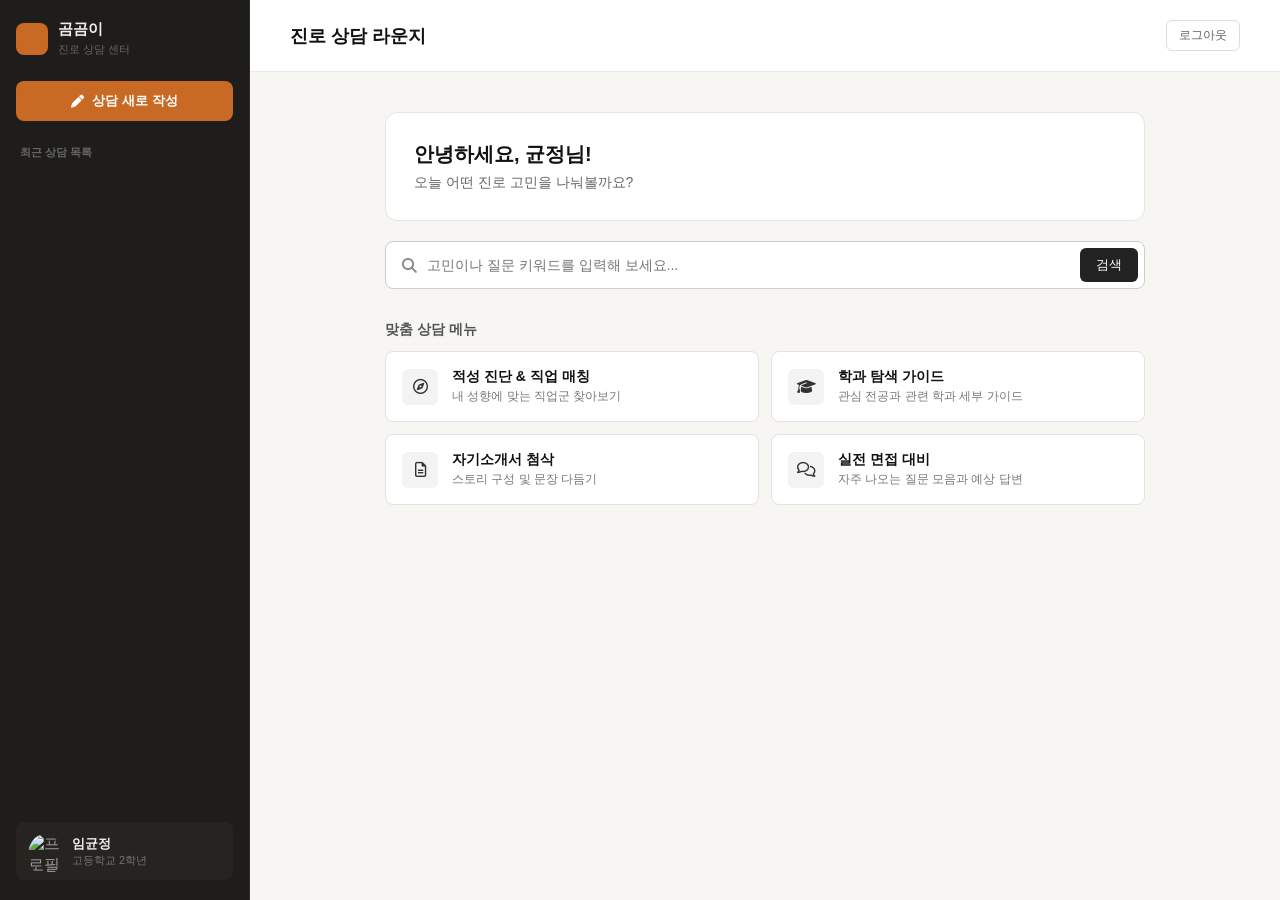
==== src/frontend/html/index.html @ 3e458a4c "feat: 프론트 화면 이전" ====
<!DOCTYPE html>
<html lang="ko">
<head>
  <meta charset="UTF-8">
  <meta name="viewport" content="width=device-width, initial-scale=1.0">
  <title>곰곰이 진로 라운지</title>
  <link rel="stylesheet" href="https://cdnjs.cloudflare.com/ajax/libs/font-awesome/6.4.0/css/all.min.css">
  <link rel="stylesheet" href="../css/style.css">
</head>
<body>
  <div class="app-container">
    <aside class="sidebar">
      <div class="sidebar-header">
        <div class="logo-icon"></div>
        <div class="logo-text">
          <h2>곰곰이</h2>
          <span>진로 상담 센터</span>
        </div>
      </div>

      <button class="new-chat-btn" id="new-chat-btn">
        <i class="fa-solid fa-pen"></i> 상담 새로 작성
      </button>

      <div class="chat-history">
        <div class="history-group">
          <span class="group-title">최근 상담 목록</span>
          <ul id="chat-list"></ul>
        </div>
      </div>

      <div class="user-profile">
        <div class="avatar-wrapper">
          <img src="https://www.bing.com/images/search?view=detailV2&ccid=Ej2uV6Xw&id=03AC70B859B37773B9CB1A78CC7983CFFF655C60&thid=OIP.Ej2uV6Xw-vcLtCDl2vVM-wHaNL&mediaurl=https%3a%2f%2fi.pinimg.com%2foriginals%2f9f%2fbc%2ff7%2f9fbcf73a3ac68a3d8db7bb778f239bf0.jpg&exph=1309&expw=736&q=%ea%b3%b0%eb%8f%84%eb%a7%81+%ed%91%b8&FORM=IRPRST&ck=24375E175C6AFD081C4CF4F6DC33D9BE&selectedIndex=0&itb=0" alt="프로필">
        </div>
        <div class="user-info">
          <div class="name" id="user-name">임균정</div>
          <div class="desc" id="user-desc">고등학교 2학년</div>
        </div>
      </div>
    </aside>

    <main class="main-content">
      <header class="top-header">
        <div class="header-title">
          <h1>진로 상담 라운지</h1>
        </div>
        <button class="logout-btn" id="logout-btn">로그아웃</button>
      </header>

      <section class="welcome-section">
        <div class="main-banner">
          <div class="banner-text">
            <h2 id="welcome-title">안녕하세요, 균정님! </h2>
            <p id="response-text">오늘 어떤 진로 고민을 나눠볼까요?</p>
          </div>
        </div>

        
        <div id="chat-messages" class="chat-messages" style="display: none;"></div>

        <div class="search-section">
          <div class="input-box">
            <i class="fa-solid fa-magnifying-glass search-icon"></i>
            <input type="text" id="chat-input" placeholder="고민이나 질문 키워드를 입력해 보세요...">
            <button class="send-btn" id="send-btn">검색</button>
          </div>
        </div>

        <div class="recommend-wrapper" id="recommend-wrapper">
          <div class="section-title">
            <h3>맞춤 상담 메뉴</h3>
          </div>

          <div class="card-grid" id="card-grid">
            <div class="recommend-card">
              <div class="card-icon"><i class="fa-regular fa-compass"></i></div>
              <div class="card-text">
                <h3>적성 진단 & 직업 매칭</h3>
                <p>내 성향에 맞는 직업군 찾아보기</p>
              </div>
            </div>

            <div class="recommend-card">
              <div class="card-icon"><i class="fa-solid fa-graduation-cap"></i></div>
              <div class="card-text">
                <h3>학과 탐색 가이드</h3>
                <p>관심 전공과 관련 학과 세부 가이드</p>
              </div>
            </div>

            <div class="recommend-card">
              <div class="card-icon"><i class="fa-regular fa-file-lines"></i></div>
              <div class="card-text">
                <h3>자기소개서 첨삭</h3>
                <p>스토리 구성 및 문장 다듬기</p>
              </div>
            </div>

            <div class="recommend-card">
              <div class="card-icon"><i class="fa-regular fa-comments"></i></div>
              <div class="card-text">
                <h3>실전 면접 대비</h3>
                <p>자주 나오는 질문 모음과 예상 답변</p>
              </div>
            </div>
          </div>
        </div>
      </section>
    </main>
  </div>

  <script src="../js/app.js"></script>
</body>
</html>
---- src/frontend/css/style.css ----
* {
  margin: 0;
  padding: 0;
  box-sizing: border-box;
  font-family: -apple-system, BlinkMacSystemFont, "Pretendard", "Segoe UI", Roboto, sans-serif;
}

body {
  background-color: #2b2825;
  color: #222;
  height: 100vh;
  display: flex;
}
  
.app-container {
  display: flex;
  width: 100%;
  height: 100vh;
}

.sidebar {
  width: 250px;
  background-color: #1f1d1b;
  color: #999;
  display: flex;
  flex-direction: column;
  padding: 20px 16px;
  border-right: 1px solid #2d2a27;
}

.sidebar-header {
  display: flex;
  align-items: center;
  gap: 10px;
  margin-bottom: 24px;
}

.logo-icon {
  width: 32px;
  height: 32px;
  background-color: #c86a24;
  border-radius: 8px;
  display: flex;
  align-items: center;
  justify-content: center;
  font-size: 18px;
}

.logo-text h2 {
  color: #eee;
  font-size: 15px;
  font-weight: 700;
}

.logo-text span {
  font-size: 11px;
  color: #666;
}

.new-chat-btn {
  width: 100%;
  padding: 11px;
  border: none;
  background-color: #c86a24;
  color: #fff;
  border-radius: 8px;
  font-size: 13px;
  font-weight: 600;
  cursor: pointer;
  display: flex;
  align-items: center;
  justify-content: center;
  gap: 8px;
  margin-bottom: 24px;
}

.new-chat-btn:hover {
  background-color: #b35c1d;
}

.chat-history {
  flex: 1;
  overflow-y: auto;
}

.history-group {
  margin-bottom: 20px;
}

.group-title {
  font-size: 11px;
  color: #666;
  display: block;
  margin-bottom: 10px;
  padding-left: 4px;
  font-weight: 600;
}

.history-group ul {
  list-style: none;
}

.history-group li {
  display: flex;
  align-items: center;
  gap: 10px;
  padding: 10px;
  border-radius: 6px;
  font-size: 13px;
  color: #aaa;
  cursor: pointer;
}

.history-group li:hover {
  background-color: #2a2724;
  color: #fff;
}

.history-group li.active {
  background-color: #2a2724;
  color: #fff;
  font-weight: 500;
}

.chat-title {
  flex: 1;
  white-space: nowrap;
  overflow: hidden;
  text-overflow: ellipsis;
}

.user-profile {
  display: flex;
  align-items: center;
  gap: 10px;
  padding: 12px;
  background-color: #262320;
  border-radius: 8px;
  margin-top: auto;
}

.avatar-wrapper {
  width: 34px;
  height: 34px;
}

.avatar-wrapper img {
  width: 100%;
  height: 100%;
  border-radius: 50%;
  object-fit: cover;
}

.user-info .name {
  color: #eee;
  font-size: 13px;
  font-weight: 600;
}

.user-info .desc {
  color: #777;
  font-size: 11px;
}

.main-content {
  flex: 1;
  background-color: #f7f6f3;
  display: flex;
  flex-direction: column;
  overflow-y: auto;
}

.top-header {
  display: flex;
  justify-content: space-between;
  align-items: center;
  padding: 20px 40px;
  background-color: #fff;
  border-bottom: 1px solid #eaeaea;
}

.header-title h1 {
  font-size: 18px;
  color: #111;
  font-weight: 700;
}

.logout-btn {
  background-color: transparent;
  border: 1px solid #ddd;
  padding: 6px 12px;
  border-radius: 6px;
  font-size: 12px;
  color: #666;
  cursor: pointer;
}

.welcome-section {
  max-width: 800px;
  width: 100%;
  margin: 0 auto;
  padding: 40px 20px;
}

.main-banner {
  background-color: #fff;
  border: 1px solid #e5e5e5;
  border-radius: 12px;
  padding: 28px;
  margin-bottom: 20px;
}

.banner-text h2 {
  font-size: 20px;
  color: #111;
  margin-bottom: 6px;
}

.banner-text p {
  font-size: 14px;
  color: #666;
}

.search-section {
  margin-bottom: 32px;
}

.input-box {
  width: 100%;
  background-color: #fff;
  border: 1px solid #ccc;
  border-radius: 8px;
  padding: 6px 6px 6px 16px;
  display: flex;
  align-items: center;
  gap: 10px;
}

.search-icon {
  color: #888;
  font-size: 15px;
}

.input-box input {
  flex: 1;
  border: none;
  outline: none;
  font-size: 14px;
  color: #222;
  background: transparent;
}

.send-btn {
  padding: 8px 16px;
  background-color: #222;
  color: #fff;
  border: none;
  border-radius: 6px;
  cursor: pointer;
  font-size: 13px;
  font-weight: 500;
}

.section-title {
  margin-bottom: 12px;
}

.section-title h3 {
  font-size: 14px;
  color: #555;
  font-weight: 600;
}

.card-grid {
  display: grid;
  grid-template-columns: repeat(2, 1fr);
  gap: 12px;
}

.recommend-card {
  background-color: #fff;
  border: 1px solid #e2e2e2;
  border-radius: 8px;
  padding: 16px;
  display: flex;
  align-items: center;
  gap: 14px;
  cursor: pointer;
}

.recommend-card:hover {
  border-color: #b35c1d;
}

.card-icon {
  width: 36px;
  height: 36px;
  background-color: #f3f3f3;
  color: #333;
  border-radius: 6px;
  display: flex;
  align-items: center;
  justify-content: center;
  font-size: 15px;
  flex-shrink: 0;
}

.card-text h3 {
  font-size: 14px;
  color: #111;
  margin-bottom: 2px;
  font-weight: 600;
}

.card-text p {
  font-size: 12px;
  color: #777;
}
/* 대화 상자 영역 */
.chat-messages {
  width: 100%;
  max-height: 400px;
  overflow-y: auto;
  display: flex;
  flex-direction: column;
  gap: 12px;
  margin-bottom: 20px;
  padding: 10px;
}

/* 질문과 답변 말풍선 공통 */
.message-bubble {
  max-width: 70%;
  padding: 12px 16px;
  border-radius: 12px;
  font-size: 14px;
  line-height: 1.5;
  word-break: break-word;
}

/* 내 질문 (오른쪽 정렬, 어두운 배경) */
.message-bubble.user {
  align-self: flex-end;
  background-color: #222;
  color: #fff;
  border-bottom-right-radius: 2px;
}

/* AI 대답 (왼쪽 정렬, 흰색 배경) */
.message-bubble.ai {
  align-self: flex-start;
  background-color: #ffffff;
  color: #222;
  border: 1px solid #e2e2e2;
  border-bottom-left-radius: 2px;
}
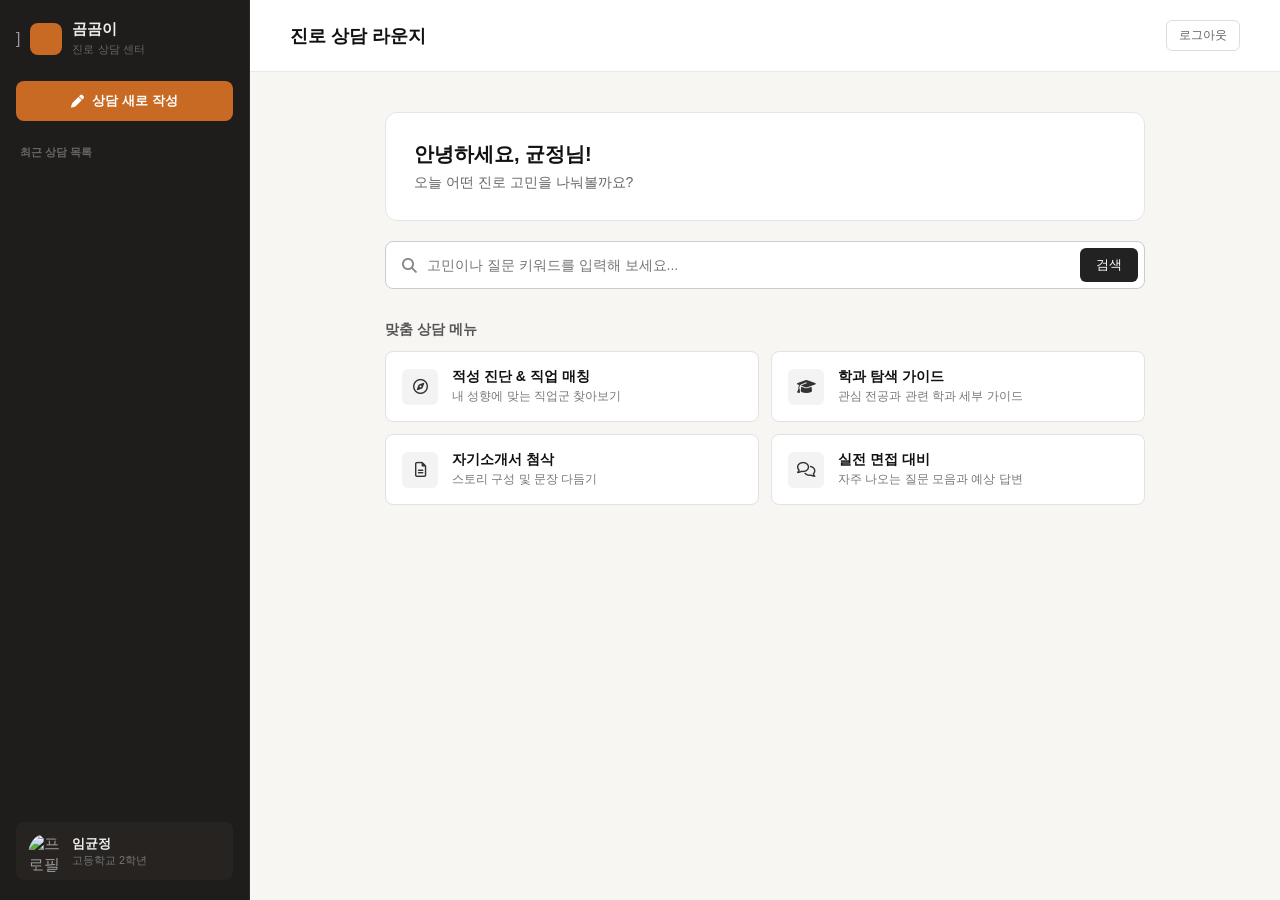
==== commit 958403ac: "로그인 api 연결" ====
--- a/src/frontend/html/index.html
+++ b/src/frontend/html/index.html
@@ -10,7 +10,7 @@
 <body>
   <div class="app-container">
     <aside class="sidebar">
-      <div class="sidebar-header">
+      <div class="sidebar-header">]
         <div class="logo-icon"></div>
         <div class="logo-text">
           <h2>곰곰이</h2>
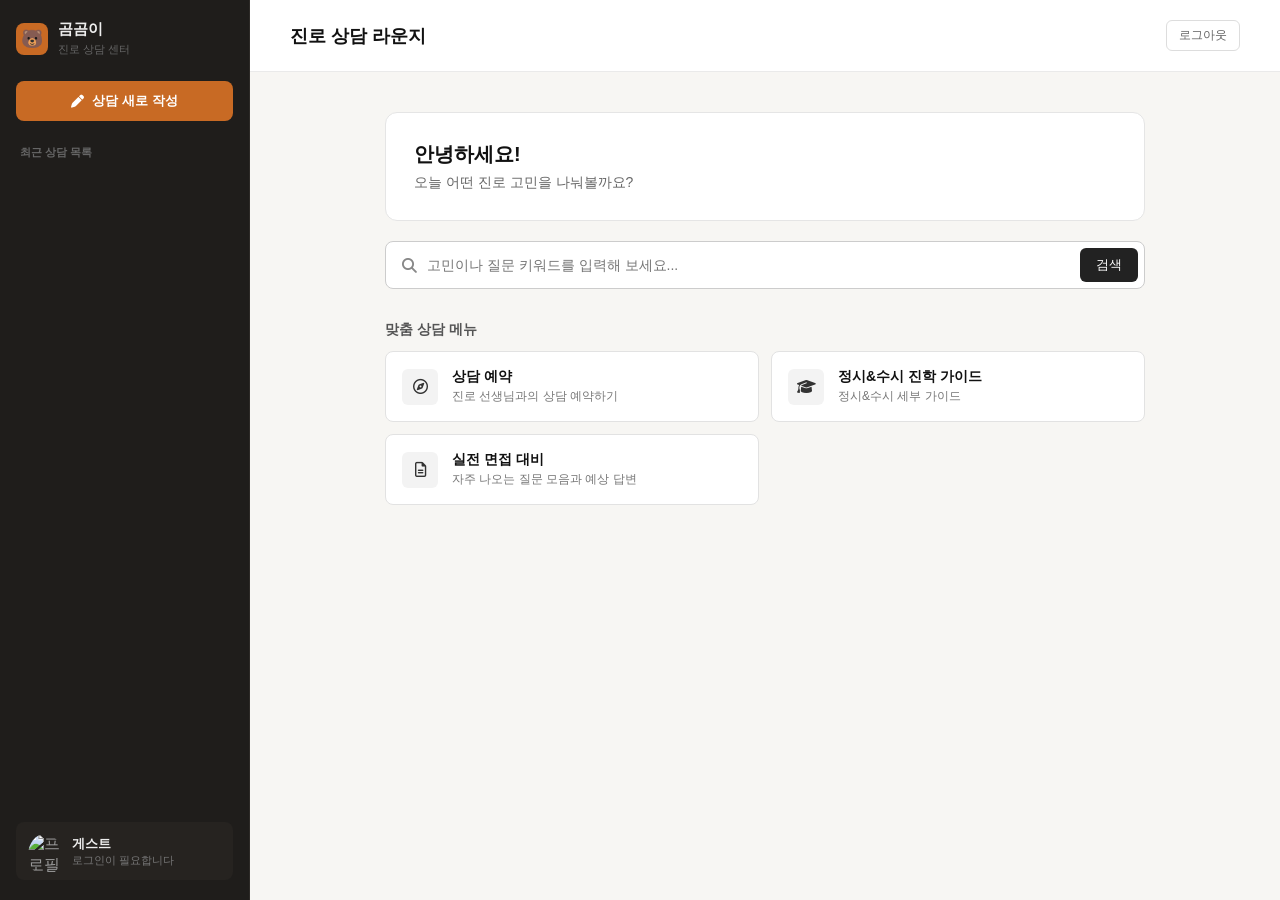
==== commit 42d64afb: "기본작업" ====
--- a/src/frontend/html/index.html
+++ b/src/frontend/html/index.html
@@ -10,8 +10,8 @@
 <body>
   <div class="app-container">
     <aside class="sidebar">
-      <div class="sidebar-header">]
-        <div class="logo-icon"></div>
+      <div class="sidebar-header">
+        <div class="logo-icon">🐻</div>
         <div class="logo-text">
           <h2>곰곰이</h2>
           <span>진로 상담 센터</span>
@@ -31,10 +31,10 @@
 
       <div class="user-profile">
         <div class="avatar-wrapper">
-          <img src="https://www.bing.com/images/search?view=detailV2&ccid=Ej2uV6Xw&id=03AC70B859B37773B9CB1A78CC7983CFFF655C60&thid=OIP.Ej2uV6Xw-vcLtCDl2vVM-wHaNL&mediaurl=https%3a%2f%2fi.pinimg.com%2foriginals%2f9f%2fbc%2ff7%2f9fbcf73a3ac68a3d8db7bb778f239bf0.jpg&exph=1309&expw=736&q=%ea%b3%b0%eb%8f%84%eb%a7%81+%ed%91%b8&FORM=IRPRST&ck=24375E175C6AFD081C4CF4F6DC33D9BE&selectedIndex=0&itb=0" alt="프로필">
+          <img src="https://i.pinimg.com/originals/9f/bc/f7/9fbcf73a3ac68a3d8db7bb778f239bf0.jpg" alt="프로필">
         </div>
         <div class="user-info">
-          <div class="name" id="user-name">임균정</div>
+          <div class="name" id="user-name">사용자</div>
           <div class="desc" id="user-desc">고등학교 2학년</div>
         </div>
       </div>
@@ -51,7 +51,7 @@
       <section class="welcome-section">
         <div class="main-banner">
           <div class="banner-text">
-            <h2 id="welcome-title">안녕하세요, 균정님! </h2>
+            <h2 id="welcome-title">안녕하세요!</h2>
             <p id="response-text">오늘 어떤 진로 고민을 나눠볼까요?</p>
           </div>
         </div>
@@ -73,32 +73,26 @@
           </div>
 
           <div class="card-grid" id="card-grid">
-            <div class="recommend-card">
+            <!-- 상담 예약 카드 (클릭 시 이동) -->
+            <div class="recommend-card" onclick="location.href='resV.html'" style="cursor: pointer;">
               <div class="card-icon"><i class="fa-regular fa-compass"></i></div>
               <div class="card-text">
-                <h3>적성 진단 & 직업 매칭</h3>
-                <p>내 성향에 맞는 직업군 찾아보기</p>
+                <h3>상담 예약</h3>
+                <p>진로 선생님과의 상담 예약하기</p>
               </div>
             </div>
 
-            <div class="recommend-card">
+            <!-- 정시&수시 진학 가이드 카드 (클릭 시 이동) -->
+            <div class="recommend-card" onclick="location.href='jinhak.html'" style="cursor: pointer;">
               <div class="card-icon"><i class="fa-solid fa-graduation-cap"></i></div>
               <div class="card-text">
-                <h3>학과 탐색 가이드</h3>
-                <p>관심 전공과 관련 학과 세부 가이드</p>
+                <h3>정시&수시 진학 가이드</h3>
+                <p>정시&수시 세부 가이드</p>
               </div>
             </div>
 
-            <div class="recommend-card">
+            <div class="recommend-card" onclick="location.href='QuesT.html'" style="cursor: pointer;">
               <div class="card-icon"><i class="fa-regular fa-file-lines"></i></div>
-              <div class="card-text">
-                <h3>자기소개서 첨삭</h3>
-                <p>스토리 구성 및 문장 다듬기</p>
-              </div>
-            </div>
-
-            <div class="recommend-card">
-              <div class="card-icon"><i class="fa-regular fa-comments"></i></div>
               <div class="card-text">
                 <h3>실전 면접 대비</h3>
                 <p>자주 나오는 질문 모음과 예상 답변</p>
@@ -110,6 +104,7 @@
     </main>
   </div>
 
+  <script src="../js/common.js"></script>
   <script src="../js/app.js"></script>
 </body>
 </html>
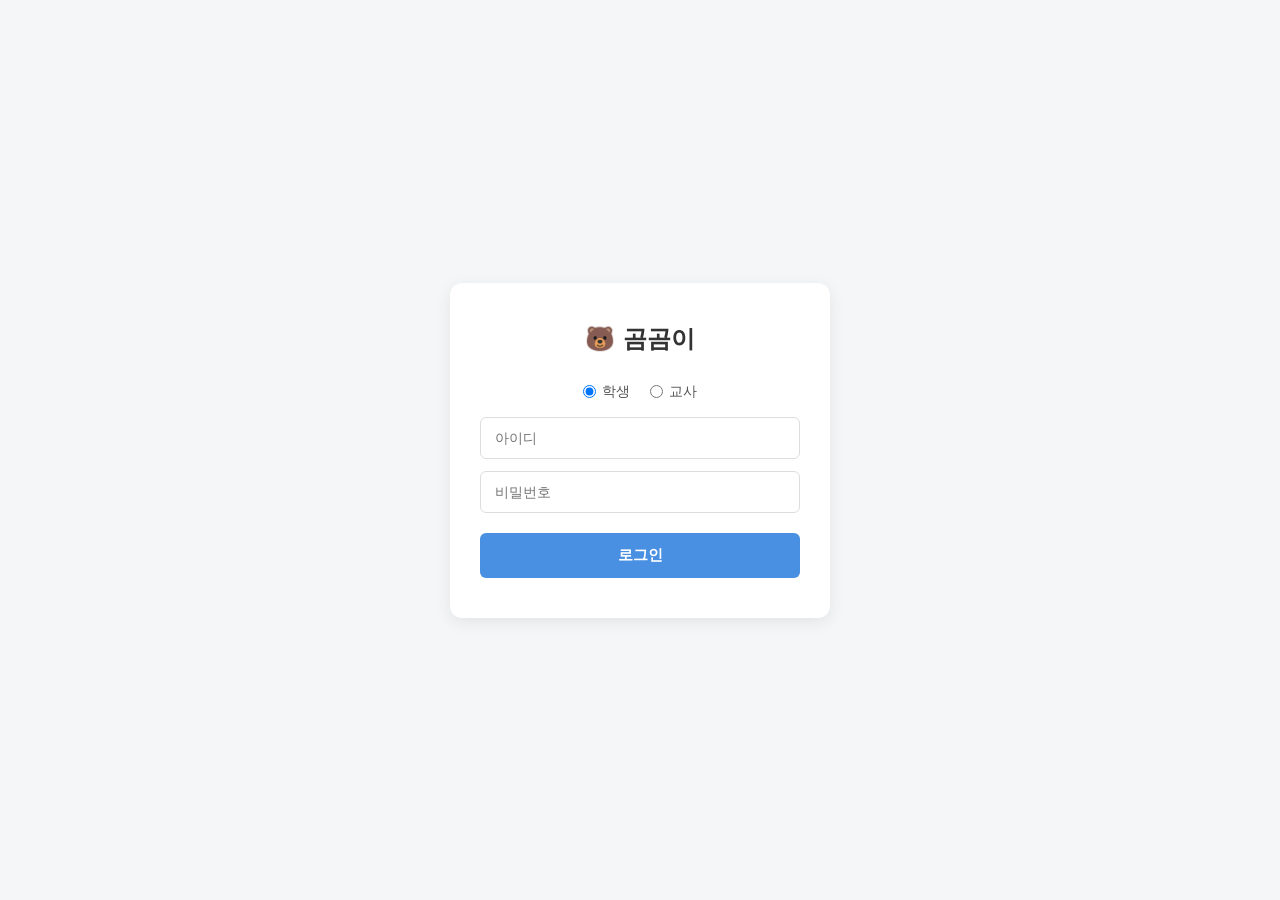
==== commit 6a100de8: "feat: 실전 면접 대비(interView) 화면 추가 및 QuesT 제거" ====
--- a/src/frontend/html/index.html
+++ b/src/frontend/html/index.html
@@ -91,7 +91,7 @@
               </div>
             </div>
 
-            <div class="recommend-card" onclick="location.href='QuesT.html'" style="cursor: pointer;">
+            <div class="recommend-card" onclick="location.href='interView.html'" style="cursor: pointer;">
               <div class="card-icon"><i class="fa-regular fa-file-lines"></i></div>
               <div class="card-text">
                 <h3>실전 면접 대비</h3>
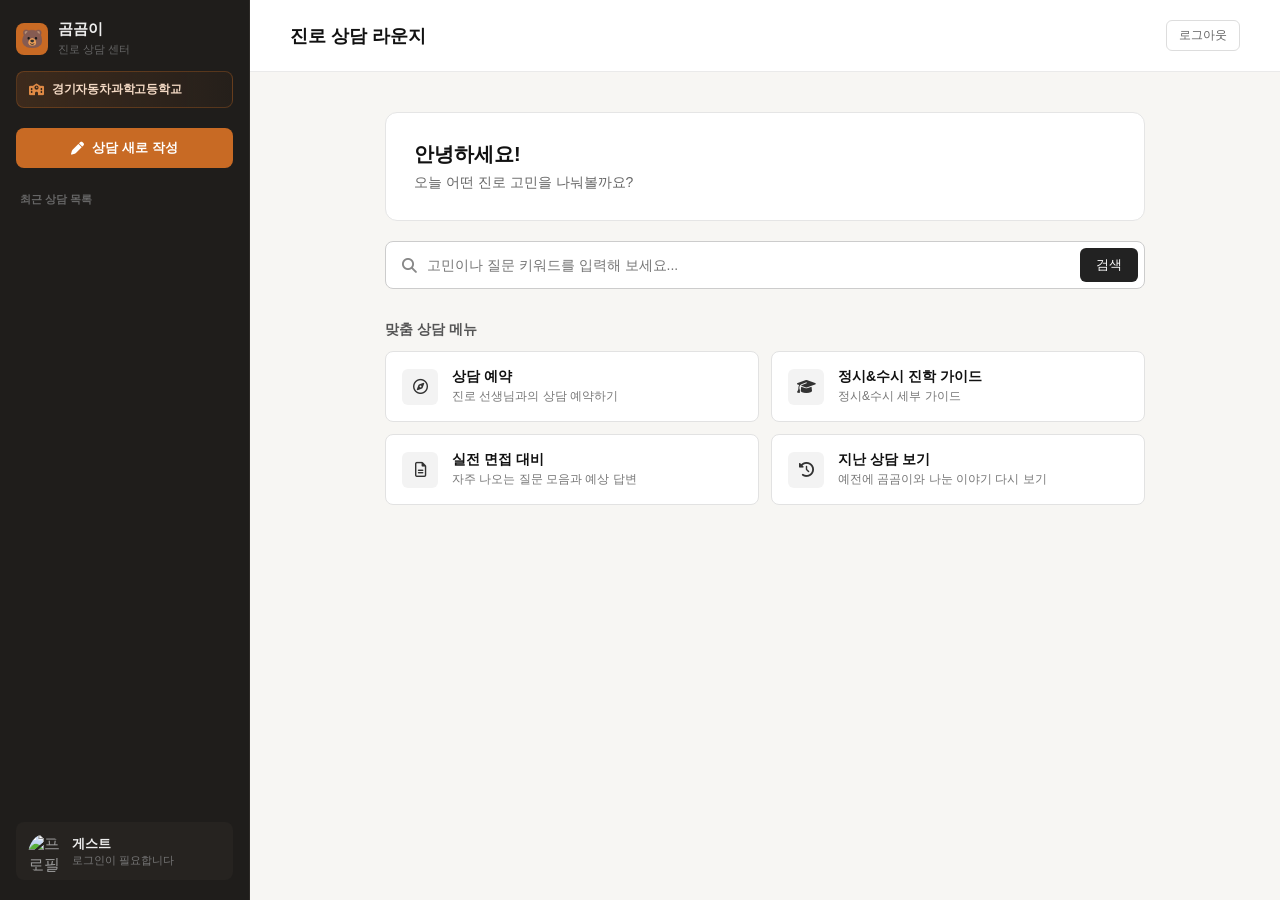
==== commit cad95c37: "11월 17일 수정본 Co-Authored-By: Claude Opus 5.5 <noreply@anthropic.com>" ====
--- a/src/frontend/html/index.html
+++ b/src/frontend/html/index.html
@@ -3,7 +3,7 @@
 <head>
   <meta charset="UTF-8">
   <meta name="viewport" content="width=device-width, initial-scale=1.0">
-  <title>곰곰이 진로 라운지</title>
+  <title>진로 상담 라운지 | 경기자동차과학고등학교 곰곰이</title>
   <link rel="stylesheet" href="https://cdnjs.cloudflare.com/ajax/libs/font-awesome/6.4.0/css/all.min.css">
   <link rel="stylesheet" href="../css/style.css">
 </head>
@@ -17,12 +17,21 @@
           <span>진로 상담 센터</span>
         </div>
       </div>
+      <div class="school-badge">
+        <i class="fa-solid fa-school"></i>
+        <span>경기자동차과학고등학교</span>
+      </div>
 
       <button class="new-chat-btn" id="new-chat-btn">
         <i class="fa-solid fa-pen"></i> 상담 새로 작성
       </button>
 
       <div class="chat-history">
+        <div class="history-group" hidden>
+          <span class="group-title"><i class="fa-solid fa-thumbtack"></i> 고정됨</span>
+          <ul id="pinned-list"></ul>
+        </div>
+
         <div class="history-group">
           <span class="group-title">최근 상담 목록</span>
           <ul id="chat-list"></ul>
@@ -73,7 +82,6 @@
           </div>
 
           <div class="card-grid" id="card-grid">
-            <!-- 상담 예약 카드 (클릭 시 이동) -->
             <div class="recommend-card" onclick="location.href='resV.html'" style="cursor: pointer;">
               <div class="card-icon"><i class="fa-regular fa-compass"></i></div>
               <div class="card-text">
@@ -82,7 +90,6 @@
               </div>
             </div>
 
-            <!-- 정시&수시 진학 가이드 카드 (클릭 시 이동) -->
             <div class="recommend-card" onclick="location.href='jinhak.html'" style="cursor: pointer;">
               <div class="card-icon"><i class="fa-solid fa-graduation-cap"></i></div>
               <div class="card-text">
@@ -98,12 +105,31 @@
                 <p>자주 나오는 질문 모음과 예상 답변</p>
               </div>
             </div>
+
+            <div class="recommend-card" id="past-chat-btn" style="cursor: pointer;">
+              <div class="card-icon"><i class="fa-solid fa-clock-rotate-left"></i></div>
+              <div class="card-text">
+                <h3>지난 상담 보기</h3>
+                <p>예전에 곰곰이와 나눈 이야기 다시 보기</p>
+              </div>
+            </div>
           </div>
         </div>
       </section>
     </main>
   </div>
 
+  <div class="modal-backdrop" id="past-chat-modal" hidden>
+    <div class="modal-content">
+      <div class="modal-header">
+        <h3><i class="fa-solid fa-clock-rotate-left"></i> 지난 상담 기록</h3>
+        <button class="modal-close-btn" id="past-chat-close">&times;</button>
+      </div>
+      <input type="text" class="past-chat-search" id="past-chat-search" placeholder="상담 제목으로 검색...">
+      <ul class="past-chat-list" id="past-chat-list"></ul>
+    </div>
+  </div>
+
   <script src="../js/common.js"></script>
   <script src="../js/app.js"></script>
 </body>
--- a/src/frontend/css/style.css
+++ b/src/frontend/css/style.css
@@ -32,7 +32,26 @@
   display: flex;
   align-items: center;
   gap: 10px;
-  margin-bottom: 24px;
+  margin-bottom: 14px;
+}
+
+.school-badge {
+  display: flex;
+  align-items: center;
+  gap: 8px;
+  padding: 9px 12px;
+  margin-bottom: 20px;
+  border-radius: 8px;
+  background: linear-gradient(90deg, rgba(200, 106, 36, 0.18), rgba(200, 106, 36, 0.04));
+  border: 1px solid rgba(200, 106, 36, 0.3);
+  color: #f3d9c4;
+  font-size: 12px;
+  font-weight: 600;
+  letter-spacing: -0.2px;
+}
+
+.school-badge i {
+  color: #e08a45;
 }
 
 .logo-icon {
@@ -127,6 +146,30 @@
   white-space: nowrap;
   overflow: hidden;
   text-overflow: ellipsis;
+}
+
+.pin-btn {
+  background: none;
+  border: none;
+  color: #666;
+  font-size: 12px;
+  padding: 2px 4px;
+  cursor: pointer;
+  opacity: 0;
+  transition: opacity 0.15s, color 0.15s;
+}
+
+.history-group li:hover .pin-btn {
+  opacity: 1;
+}
+
+.pin-btn:hover {
+  color: #fff;
+}
+
+.history-group li.pinned .pin-btn {
+  opacity: 1;
+  color: #c86a24;
 }
 
 .user-profile {
@@ -316,7 +359,7 @@
   font-size: 12px;
   color: #777;
 }
-/* 대화 상자 영역 */
+
 .chat-messages {
   width: 100%;
   max-height: 400px;
@@ -328,7 +371,6 @@
   padding: 10px;
 }
 
-/* 질문과 답변 말풍선 공통 */
 .message-bubble {
   max-width: 70%;
   padding: 12px 16px;
@@ -338,7 +380,6 @@
   word-break: break-word;
 }
 
-/* 내 질문 (오른쪽 정렬, 어두운 배경) */
 .message-bubble.user {
   align-self: flex-end;
   background-color: #222;
@@ -346,7 +387,99 @@
   border-bottom-right-radius: 2px;
 }
 
-/* AI 대답 (왼쪽 정렬, 흰색 배경) */
+.modal-backdrop {
+  position: fixed;
+  inset: 0;
+  background-color: rgba(0, 0, 0, 0.4);
+  display: flex;
+  align-items: center;
+  justify-content: center;
+  z-index: 100;
+}
+
+.modal-backdrop[hidden] {
+  display: none;
+}
+
+.modal-content {
+  width: min(480px, calc(100% - 32px));
+  max-height: 70vh;
+  display: flex;
+  flex-direction: column;
+  background-color: #fff;
+  border-radius: 12px;
+  padding: 20px;
+}
+
+.modal-header {
+  display: flex;
+  align-items: center;
+  justify-content: space-between;
+  margin-bottom: 14px;
+}
+
+.modal-header h3 {
+  font-size: 16px;
+  color: #111;
+}
+
+.modal-close-btn {
+  background: none;
+  border: none;
+  font-size: 22px;
+  color: #888;
+  cursor: pointer;
+}
+
+.past-chat-search {
+  width: 100%;
+  padding: 10px 12px;
+  border: 1px solid #e2e2e2;
+  border-radius: 8px;
+  font-size: 13px;
+  margin-bottom: 12px;
+  outline: none;
+}
+
+.past-chat-search:focus {
+  border-color: #c86a24;
+}
+
+.past-chat-list {
+  list-style: none;
+  overflow-y: auto;
+}
+
+.past-chat-list li {
+  display: flex;
+  align-items: center;
+  gap: 10px;
+  padding: 12px 10px;
+  border-radius: 8px;
+  font-size: 13px;
+  color: #333;
+  cursor: pointer;
+}
+
+.past-chat-list li:hover {
+  background-color: #f5f1ec;
+}
+
+.past-chat-list .past-chat-date {
+  font-size: 11px;
+  color: #999;
+}
+
+.past-chat-list .past-chat-empty {
+  justify-content: center;
+  color: #999;
+  cursor: default;
+}
+
+.past-chat-list .past-chat-empty:hover {
+  background: none;
+}
+
 .message-bubble.ai {
   align-self: flex-start;
   background-color: #ffffff;
